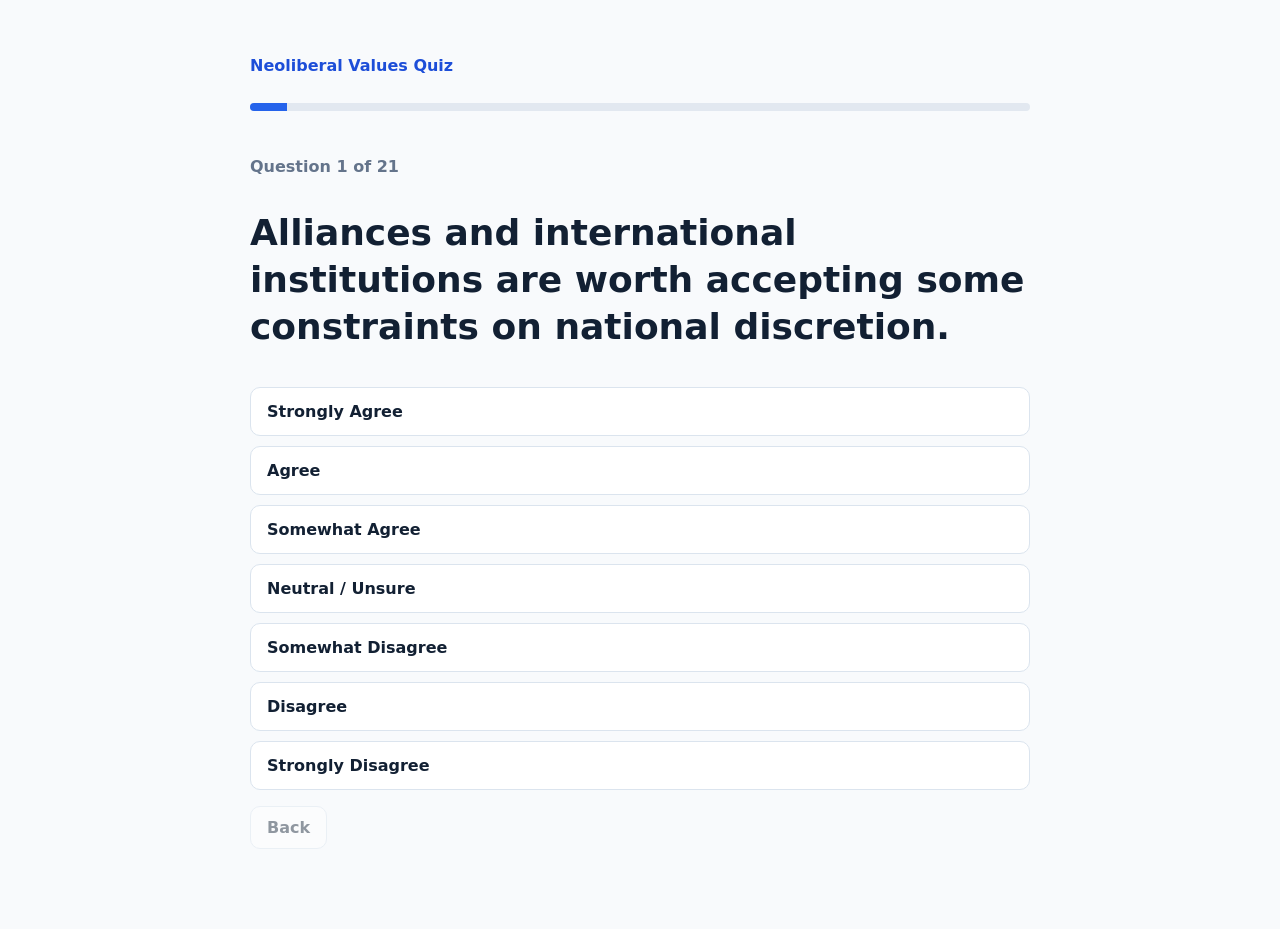
==== quiz.html @ acbe75fb "Move quiz files to repository root" ====
<!doctype html>
<html lang="en">
<head>
  <meta charset="utf-8">
  <meta name="viewport" content="width=device-width, initial-scale=1">
  <title>Quiz | Neoliberal Values Quiz</title>
  <link rel="stylesheet" href="style.css">
  <script src="config.js" defer></script>
  <script src="questions.js" defer></script>
  <script src="app.js" defer></script>
</head>
<body>
  <main class="page quiz-page">
    <a class="text-link" href="index.html">Neoliberal Values Quiz</a>
    <div class="progress-track"><div id="progress" class="progress-bar"></div></div>
    <h1 id="question-number">Loading…</h1>
    <p id="question-text" class="question-text"></p>
    <div id="answer-buttons" class="answer-buttons"></div>
    <button id="back-button" class="secondary-button" type="button">Back</button>
  </main>
</body>
</html>
---- style.css ----
:root {
  --ink: #122033;
  --muted: #64748b;
  --paper: #f8fafc;
  --card: #ffffff;
  --line: #dbe4ee;
  --accent: #2563eb;
  --accent-dark: #1d4ed8;
  --pole-a: #2563eb;
  --pole-b: #f59e0b;
  --shadow: 0 10px 30px rgba(15, 23, 42, 0.08);
}

* { box-sizing: border-box; }

body {
  margin: 0;
  background: var(--paper);
  color: var(--ink);
  font-family: Inter, ui-sans-serif, system-ui, -apple-system, BlinkMacSystemFont, "Segoe UI", sans-serif;
}

.page {
  width: min(980px, calc(100% - 32px));
  margin: 0 auto;
  padding: 56px 0 80px;
}

.hero {
  padding: 32px 0 48px;
  border-bottom: 1px solid var(--line);
  margin-bottom: 40px;
}

.eyebrow {
  color: var(--accent-dark);
  font-size: 0.85rem;
  font-weight: 800;
  letter-spacing: 0.08em;
  text-transform: uppercase;
}

h1 {
  margin: 10px 0 16px;
  font-size: clamp(2.25rem, 7vw, 4.75rem);
  line-height: 0.95;
  letter-spacing: -0.045em;
}

h2 {
  margin: 0 0 12px;
  font-size: 1.35rem;
}

p { line-height: 1.6; }

.lede {
  max-width: 760px;
  color: #334155;
  font-size: 1.14rem;
}

.lede.compact { margin-bottom: 34px; }

.primary-button,
.secondary-button,
.answer-button {
  border-radius: 10px;
  border: 1px solid transparent;
  font: inherit;
  font-weight: 700;
  cursor: pointer;
}

.primary-button {
  display: inline-block;
  margin-top: 16px;
  padding: 13px 20px;
  background: var(--accent);
  color: white;
  text-decoration: none;
}

.primary-button:hover { background: var(--accent-dark); }

.secondary-button {
  padding: 11px 16px;
  background: white;
  border-color: var(--line);
  color: var(--ink);
}

.secondary-button:disabled {
  opacity: 0.45;
  cursor: default;
}

.text-link {
  color: var(--accent-dark);
  font-weight: 700;
  text-decoration: none;
}

.axis-grid {
  display: grid;
  grid-template-columns: repeat(auto-fit, minmax(270px, 1fr));
  gap: 16px;
}

.axis-card,
.result-axis {
  background: var(--card);
  border: 1px solid var(--line);
  border-radius: 16px;
  box-shadow: var(--shadow);
}

.axis-card { padding: 20px; }
.axis-card-name { color: var(--muted); font-size: 0.85rem; font-weight: 800; text-transform: uppercase; letter-spacing: 0.05em; }
.axis-card-poles { display: grid; grid-template-columns: 1fr auto 1fr; gap: 8px; align-items: center; margin-top: 8px; }
.axis-card-poles strong:last-child { text-align: right; }
.axis-card p { color: #475569; margin-bottom: 0; }

.quiz-page { max-width: 780px; }
.progress-track { height: 8px; background: #e2e8f0; border-radius: 999px; margin: 28px 0 48px; overflow: hidden; }
.progress-bar { height: 100%; width: 0; background: var(--accent); transition: width 180ms ease; }
.quiz-page h1 { font-size: 1rem; letter-spacing: 0; color: var(--muted); }
.question-text { min-height: 130px; font-size: clamp(1.5rem, 4vw, 2.25rem); line-height: 1.3; font-weight: 700; }
.answer-buttons { display: grid; gap: 10px; margin: 28px 0 16px; }
.answer-button { width: 100%; padding: 14px 16px; background: white; border-color: var(--line); color: var(--ink); text-align: left; }
.answer-button:hover { border-color: var(--accent); background: #eff6ff; }

.results-page h1 { font-size: clamp(2.25rem, 7vw, 4.25rem); }
.result-axis { padding: 22px; margin: 16px 0; }
.axis-heading p { color: #475569; margin: 0 0 18px; }
.axis-labels { display: flex; justify-content: space-between; gap: 16px; font-size: 0.95rem; }
.axis-labels strong:last-child { text-align: right; }
.axis-bar { display: flex; height: 28px; margin-top: 10px; border-radius: 999px; overflow: hidden; background: #e2e8f0; }
.axis-bar-a { background: var(--pole-a); }
.axis-bar-b { background: var(--pole-b); }
.result-actions { display: flex; flex-wrap: wrap; gap: 12px; margin-top: 28px; }
.result-actions .primary-button { margin-top: 0; }

@media (max-width: 600px) {
  .page { width: min(100% - 22px, 980px); padding-top: 30px; }
  .question-text { min-height: 170px; }
  .axis-labels { font-size: 0.82rem; }
}
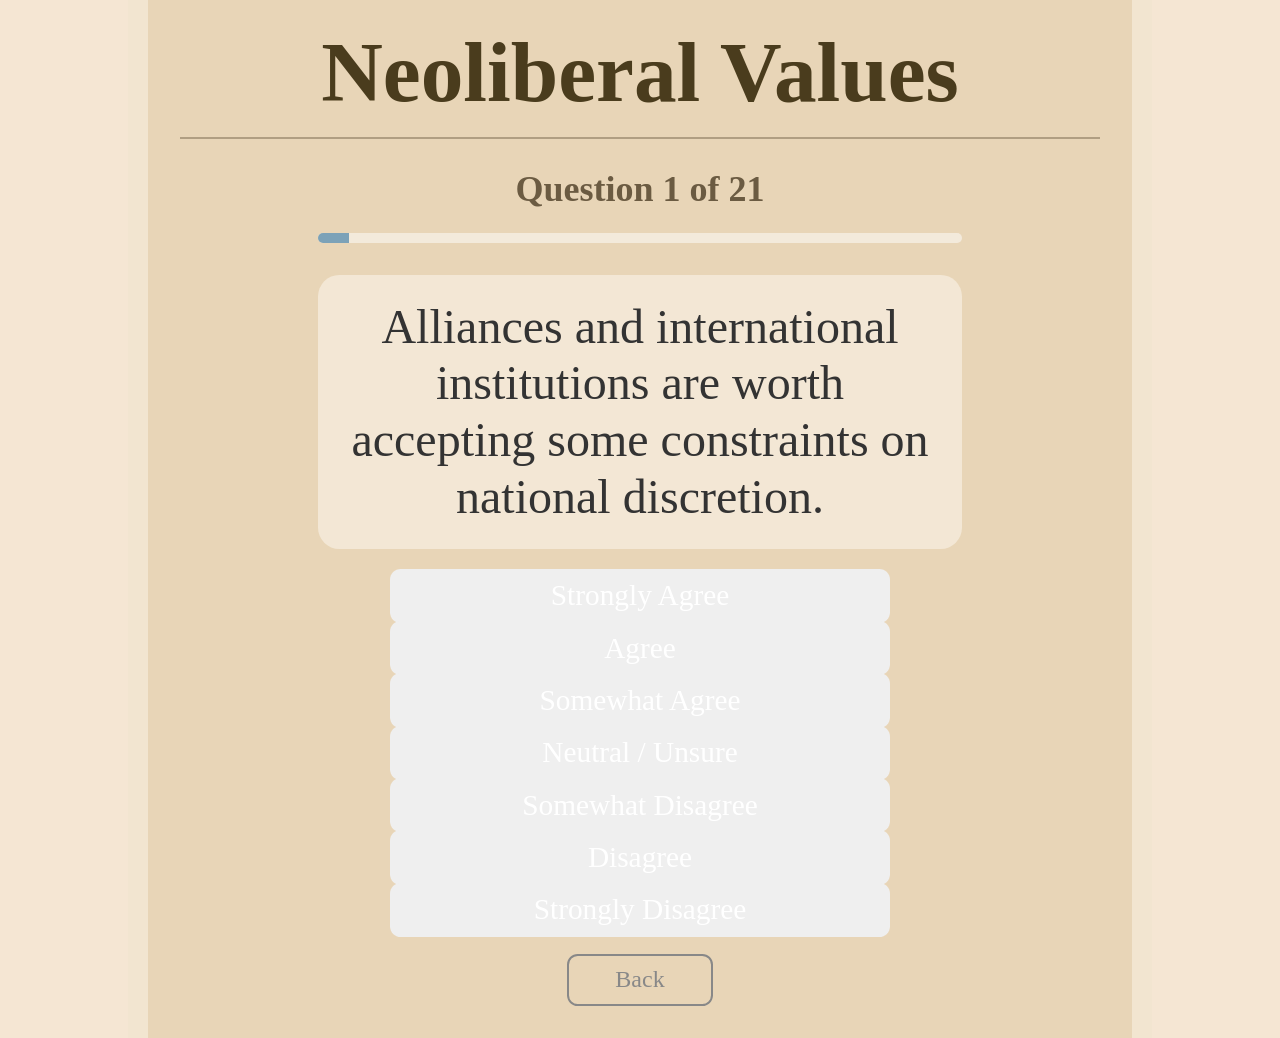
==== commit 7a6fe0e3: "Restyle quiz question page" ====
--- a/quiz.html
+++ b/quiz.html
@@ -3,7 +3,7 @@
 <head>
   <meta charset="utf-8">
   <meta name="viewport" content="width=device-width, initial-scale=1">
-  <title>Quiz | Neoliberal Values Quiz</title>
+  <title>Quiz | Neoliberal Values</title>
   <link rel="stylesheet" href="style.css">
   <script src="config.js" defer></script>
   <script src="questions.js" defer></script>
@@ -11,10 +11,11 @@
 </head>
 <body>
   <main class="page quiz-page">
-    <a class="text-link" href="index.html">Neoliberal Values Quiz</a>
+    <h1>Neoliberal Values</h1>
+    <hr>
+    <h2 id="question-number">Loading…</h2>
     <div class="progress-track"><div id="progress" class="progress-bar"></div></div>
-    <h1 id="question-number">Loading…</h1>
-    <p id="question-text" class="question-text"></p>
+    <p id="question-text" class="question"></p>
     <div id="answer-buttons" class="answer-buttons"></div>
     <button id="back-button" class="secondary-button" type="button">Back</button>
   </main>
--- a/style.css
+++ b/style.css
@@ -1,148 +1,434 @@
-:root {
-  --ink: #122033;
-  --muted: #64748b;
-  --paper: #f8fafc;
-  --card: #ffffff;
-  --line: #dbe4ee;
-  --accent: #2563eb;
-  --accent-dark: #1d4ed8;
-  --pole-a: #2563eb;
-  --pole-b: #f59e0b;
-  --shadow: 0 10px 30px rgba(15, 23, 42, 0.08);
+/* Visual language adapted from LAWvalues */
+@font-face {
+  font-family: 'Equity';
+  src: url('https://raw.githubusercontent.com/atomandaether/LAWvalues.github.io/main/fonts/equity_text_a_regular-webfont.ttf') format('truetype');
+  font-weight: normal;
+  font-style: normal;
+}
+@font-face {
+  font-family: 'Equity';
+  src: url('https://raw.githubusercontent.com/atomandaether/LAWvalues.github.io/main/fonts/equity_text_a_bold-webfont.ttf') format('truetype');
+  font-weight: bold;
+  font-style: normal;
+}
+@font-face {
+  font-family: 'Equity Caps';
+  src: url('https://raw.githubusercontent.com/atomandaether/LAWvalues.github.io/main/fonts/equity_caps_a_regular-webfont.ttf') format('truetype');
+  font-weight: normal;
+  font-style: normal;
+}
+@font-face {
+  font-family: 'Equity Caps';
+  src: url('https://raw.githubusercontent.com/atomandaether/LAWvalues.github.io/main/fonts/equity_caps_a_bold-webfont.ttf') format('truetype');
+  font-weight: bold;
+  font-style: normal;
 }
 
 * { box-sizing: border-box; }
 
+html {
+  background: #F5E6D3 url('https://raw.githubusercontent.com/atomandaether/LAWvalues.github.io/main/value_images/paper-texture.png') repeat;
+  scroll-behavior: smooth;
+}
+
 body {
+  width: 80%;
+  min-height: 100vh;
+  margin: 0 auto;
+  padding: 2em;
+  background-color: #E8D5B7;
+  border-left: 20px solid #F2E5D0;
+  border-right: 20px solid #F2E5D0;
+  color: #5D4E37;
+  font-family: 'Equity', Georgia, serif;
+}
+
+.page {
+  width: 100%;
+  margin: 0 auto;
+}
+
+h1 {
+  color: #4A3C1D;
+  font-family: 'Equity Caps', Georgia, serif;
+  font-size: clamp(46pt, 8vw, 72pt);
+  text-align: center;
+  line-height: .95;
   margin: 0;
-  background: var(--paper);
-  color: var(--ink);
-  font-family: Inter, ui-sans-serif, system-ui, -apple-system, BlinkMacSystemFont, "Segoe UI", sans-serif;
-}
-
-.page {
-  width: min(980px, calc(100% - 32px));
-  margin: 0 auto;
-  padding: 56px 0 80px;
-}
-
-.hero {
-  padding: 32px 0 48px;
-  border-bottom: 1px solid var(--line);
-  margin-bottom: 40px;
+}
+
+h2 {
+  color: #6B5B42;
+  font-family: 'Equity', Georgia, serif;
+  font-size: 30pt;
+  line-height: 1.05;
+  margin: 18pt 0 10pt;
+}
+
+p {
+  color: #5D4E37;
+  font-family: 'Equity', Georgia, serif;
+  font-size: 18.5pt;
+  line-height: 1.18;
+}
+
+a {
+  color: #5A7A91;
+  text-decoration: none;
+}
+a:hover { color: #476679; text-decoration: underline; }
+
+hr {
+  border: 0;
+  border-top: 2px solid rgba(107, 91, 66, .45);
+  margin: 18pt 0 24pt;
+}
+
+.hero-copy {
+  text-align: center;
+  max-width: 900px;
+  margin: 0 auto 24pt;
 }
 
 .eyebrow {
-  color: var(--accent-dark);
-  font-size: 0.85rem;
-  font-weight: 800;
-  letter-spacing: 0.08em;
+  color: #6B5B42;
+  text-align: center;
+  font-size: 14pt;
+  letter-spacing: .08em;
   text-transform: uppercase;
-}
-
-h1 {
-  margin: 10px 0 16px;
-  font-size: clamp(2.25rem, 7vw, 4.75rem);
-  line-height: 0.95;
-  letter-spacing: -0.045em;
-}
-
-h2 {
-  margin: 0 0 12px;
-  font-size: 1.35rem;
-}
-
-p { line-height: 1.6; }
+  margin-bottom: 8pt;
+}
 
 .lede {
-  max-width: 760px;
-  color: #334155;
-  font-size: 1.14rem;
-}
-
-.lede.compact { margin-bottom: 34px; }
-
+  max-width: 900px;
+  margin: 12pt auto 24pt;
+  text-align: center;
+}
+.lede.compact { margin-bottom: 24pt; }
+
+.center {
+  width: 72%;
+  min-width: 520px;
+  margin: 0 auto 18pt;
+  padding: 12pt;
+  background-color: rgba(254, 252, 249, .45);
+  backdrop-filter: blur(15px);
+  border-radius: 8pt;
+  text-align: center;
+}
+
+.axis-grid {
+  display: grid;
+  grid-template-columns: 1fr;
+  gap: 12pt;
+}
+
+.axis-card {
+  background-color: rgba(254, 252, 249, .45);
+  border-radius: 14pt;
+  padding: 12pt 16pt;
+  text-align: center;
+}
+
+.axis-card-name {
+  color: #6B5B42;
+  font-size: 16pt;
+  letter-spacing: .05em;
+  text-transform: uppercase;
+  margin-bottom: 8pt;
+}
+
+.axis-card-poles {
+  display: grid;
+  grid-template-columns: 1fr auto 1fr;
+  gap: 10pt;
+  align-items: center;
+  font-size: 21pt;
+}
+
+.axis-card-poles strong {
+  display: inline-block;
+  padding: 5pt 8pt;
+  border-radius: 4pt;
+  color: #2F1F0F;
+}
+.axis-card-poles strong:last-child { text-align: center; }
+.axis-card p {
+  margin: 10pt auto 2pt;
+  max-width: 850px;
+  font-size: 16.5pt;
+}
+
+.button,
 .primary-button,
 .secondary-button,
 .answer-button {
-  border-radius: 10px;
-  border: 1px solid transparent;
-  font: inherit;
-  font-weight: 700;
+  font-family: 'Equity', Georgia, serif;
+  border: none;
+  border-radius: 8pt;
+  text-align: center;
+  text-decoration: none;
   cursor: pointer;
 }
 
-.primary-button {
-  display: inline-block;
-  margin-top: 16px;
-  padding: 13px 20px;
-  background: var(--accent);
+.primary-button,
+.button {
+  background-color: #7CA2B8;
   color: white;
+  padding: 10pt;
+  width: 50%;
+  min-width: 360px;
+  display: block;
+  font-size: 26pt;
+  margin: 12pt auto;
+}
+.primary-button:hover,
+.button:hover {
+  background-color: #6A8FA5;
   text-decoration: none;
 }
 
-.primary-button:hover { background: var(--accent-dark); }
+.text-link {
+  display: block;
+  text-align: center;
+  font-size: 18pt;
+  margin-bottom: 8pt;
+}
+
+.quiz-page h1 {
+  font-size: clamp(42pt, 7vw, 64pt);
+}
+
+.progress-track {
+  width: 70%;
+  min-width: 500px;
+  height: 10px;
+  margin: 18pt auto 24pt;
+  background: rgba(254, 252, 249, .55);
+  border-radius: 999px;
+  overflow: hidden;
+}
+.progress-bar {
+  height: 100%;
+  width: 0;
+  background: #7CA2B8;
+  transition: width 180ms ease;
+}
+
+#question-number {
+  text-align: center;
+  font-size: 27pt;
+}
+
+p.question {
+  margin: 16pt auto;
+  color: #333;
+  font-family: 'Equity', Georgia, serif;
+  width: 70%;
+  min-width: 500px;
+  min-height: 180px;
+  background-color: rgba(254, 252, 249, .45);
+  padding: 18pt;
+  border-radius: 16pt;
+  font-size: clamp(26pt, 4vw, 36pt);
+  display: flex;
+  justify-content: center;
+  align-items: center;
+  text-align: center;
+}
+
+.answer-buttons {
+  margin-top: 8pt;
+}
+
+.answer-button {
+  color: white;
+  padding: 8pt;
+  width: 50%;
+  min-width: 500px;
+  display: block;
+  font-size: 22pt;
+  margin: -2px auto;
+}
+.stronglyAgree { background: #1b5e20; }
+.stronglyAgree:hover { background: #154a19; }
+.agree { background: #388e3c; }
+.agree:hover { background: #2f7a33; }
+.somewhatAgree { background: #66a96a; }
+.somewhatAgree:hover { background: #558f59; }
+.neutral { background: #949494; }
+.neutral:hover { background: #656565; }
+.somewhatDisagree { background: #df766f; }
+.somewhatDisagree:hover { background: #c95e57; }
+.disagree { background: #f44336; }
+.disagree:hover { background: #d6271a; }
+.stronglyDisagree { background: #b71c1c; }
+.stronglyDisagree:hover { background: #a00e0e; }
 
 .secondary-button {
-  padding: 11px 16px;
-  background: white;
-  border-color: var(--line);
-  color: var(--ink);
-}
-
+  background-color: #6B5B42;
+  color: white;
+  padding: 8pt;
+  width: 10%;
+  min-width: 110pt;
+  display: block;
+  font-size: 18pt;
+  margin: 14pt auto 0;
+}
+.secondary-button:hover { background: #5D4E37; }
 .secondary-button:disabled {
-  opacity: 0.45;
-  cursor: default;
-}
-
-.text-link {
-  color: var(--accent-dark);
-  font-weight: 700;
-  text-decoration: none;
-}
-
-.axis-grid {
+  background-color: #E8D5B7;
+  color: #888;
+  border: 2px solid #888;
+  cursor: not-allowed;
+}
+
+.results-page > h1:nth-of-type(2) {
+  font-size: 44pt;
+  margin-top: 18pt;
+}
+
+.result-axis {
+  margin: 24pt 0 30pt;
+}
+
+.axis-heading {
+  text-align: center;
+}
+.axis-heading h2 {
+  margin-bottom: 4pt;
+}
+.axis-heading p {
+  font-size: 15.5pt;
+  max-width: 900px;
+  margin: 0 auto 10pt;
+}
+
+.result-row {
+  width: 100%;
   display: grid;
-  grid-template-columns: repeat(auto-fit, minmax(270px, 1fr));
-  gap: 16px;
-}
-
-.axis-card,
-.result-axis {
-  background: var(--card);
-  border: 1px solid var(--line);
-  border-radius: 16px;
-  box-shadow: var(--shadow);
-}
-
-.axis-card { padding: 20px; }
-.axis-card-name { color: var(--muted); font-size: 0.85rem; font-weight: 800; text-transform: uppercase; letter-spacing: 0.05em; }
-.axis-card-poles { display: grid; grid-template-columns: 1fr auto 1fr; gap: 8px; align-items: center; margin-top: 8px; }
-.axis-card-poles strong:last-child { text-align: right; }
-.axis-card p { color: #475569; margin-bottom: 0; }
-
-.quiz-page { max-width: 780px; }
-.progress-track { height: 8px; background: #e2e8f0; border-radius: 999px; margin: 28px 0 48px; overflow: hidden; }
-.progress-bar { height: 100%; width: 0; background: var(--accent); transition: width 180ms ease; }
-.quiz-page h1 { font-size: 1rem; letter-spacing: 0; color: var(--muted); }
-.question-text { min-height: 130px; font-size: clamp(1.5rem, 4vw, 2.25rem); line-height: 1.3; font-weight: 700; }
-.answer-buttons { display: grid; gap: 10px; margin: 28px 0 16px; }
-.answer-button { width: 100%; padding: 14px 16px; background: white; border-color: var(--line); color: var(--ink); text-align: left; }
-.answer-button:hover { border-color: var(--accent); background: #eff6ff; }
-
-.results-page h1 { font-size: clamp(2.25rem, 7vw, 4.25rem); }
-.result-axis { padding: 22px; margin: 16px 0; }
-.axis-heading p { color: #475569; margin: 0 0 18px; }
-.axis-labels { display: flex; justify-content: space-between; gap: 16px; font-size: 0.95rem; }
-.axis-labels strong:last-child { text-align: right; }
-.axis-bar { display: flex; height: 28px; margin-top: 10px; border-radius: 999px; overflow: hidden; background: #e2e8f0; }
-.axis-bar-a { background: var(--pole-a); }
-.axis-bar-b { background: var(--pole-b); }
-.result-actions { display: flex; flex-wrap: wrap; gap: 12px; margin-top: 28px; }
-.result-actions .primary-button { margin-top: 0; }
+  grid-template-columns: minmax(120px, 18%) 1fr minmax(120px, 18%);
+  align-items: center;
+  gap: 10pt;
+}
+
+.pole-badge {
+  padding: 8pt 6pt;
+  border-radius: 5pt;
+  text-align: center;
+  font-size: 19pt;
+  font-weight: bold;
+  line-height: 1.05;
+  color: #2F1F0F;
+}
+
+.axis {
+  display: flex;
+  width: 100%;
+  align-items: stretch;
+  min-height: 58pt;
+}
+
+.bar {
+  min-width: 0;
+  min-height: 58pt;
+  display: flex;
+  align-items: center;
+  border-top: 4px solid #222;
+  border-bottom: 4px solid #222;
+  overflow: hidden;
+}
+.bar.left {
+  justify-content: flex-start;
+  border-left: 4px solid #222;
+  border-right: 1px solid #222;
+}
+.bar.right {
+  justify-content: flex-end;
+  border-right: 4px solid #222;
+  border-left: 1px solid #222;
+}
+.text-wrapper {
+  font-size: clamp(18pt, 3vw, 30pt);
+  line-height: 1;
+  color: #222;
+  padding: 0 8pt;
+  white-space: nowrap;
+}
+
+.result-actions {
+  margin-top: 24pt;
+  text-align: center;
+}
+.result-actions .primary-button,
+.result-actions .secondary-button {
+  display: block;
+  margin: 10pt auto;
+}
+.result-actions .secondary-button {
+  width: 38%;
+  min-width: 280px;
+}
+
+.version {
+  text-align: center;
+  color: #6B5B42;
+  font-size: 14pt;
+  margin-top: 24pt;
+}
+
+@media (max-width: 900px) {
+  body {
+    width: 92%;
+    padding: 1.2em;
+    border-width: 10px;
+  }
+  .center,
+  .progress-track,
+  p.question,
+  .answer-button {
+    width: 92%;
+    min-width: 0;
+  }
+  .primary-button,
+  .button {
+    width: 72%;
+    min-width: 0;
+  }
+  .result-row {
+    grid-template-columns: 1fr;
+  }
+  .pole-badge {
+    font-size: 17pt;
+  }
+}
 
 @media (max-width: 600px) {
-  .page { width: min(100% - 22px, 980px); padding-top: 30px; }
-  .question-text { min-height: 170px; }
-  .axis-labels { font-size: 0.82rem; }
-}
+  body {
+    width: 100%;
+    padding: 1em .7em;
+    border: 0;
+  }
+  h1 { font-size: 42pt; }
+  h2 { font-size: 24pt; }
+  p { font-size: 16pt; }
+  .axis-card-poles {
+    grid-template-columns: 1fr;
+  }
+  .axis-card-poles span { transform: rotate(90deg); }
+  p.question {
+    min-height: 150px;
+    font-size: 24pt;
+  }
+  .answer-button {
+    width: 100%;
+    font-size: 19pt;
+  }
+  .progress-track { width: 100%; }
+  .primary-button,
+  .button { width: 100%; }
+  .result-actions .secondary-button {
+    width: 100%;
+    min-width: 0;
+  }
+}
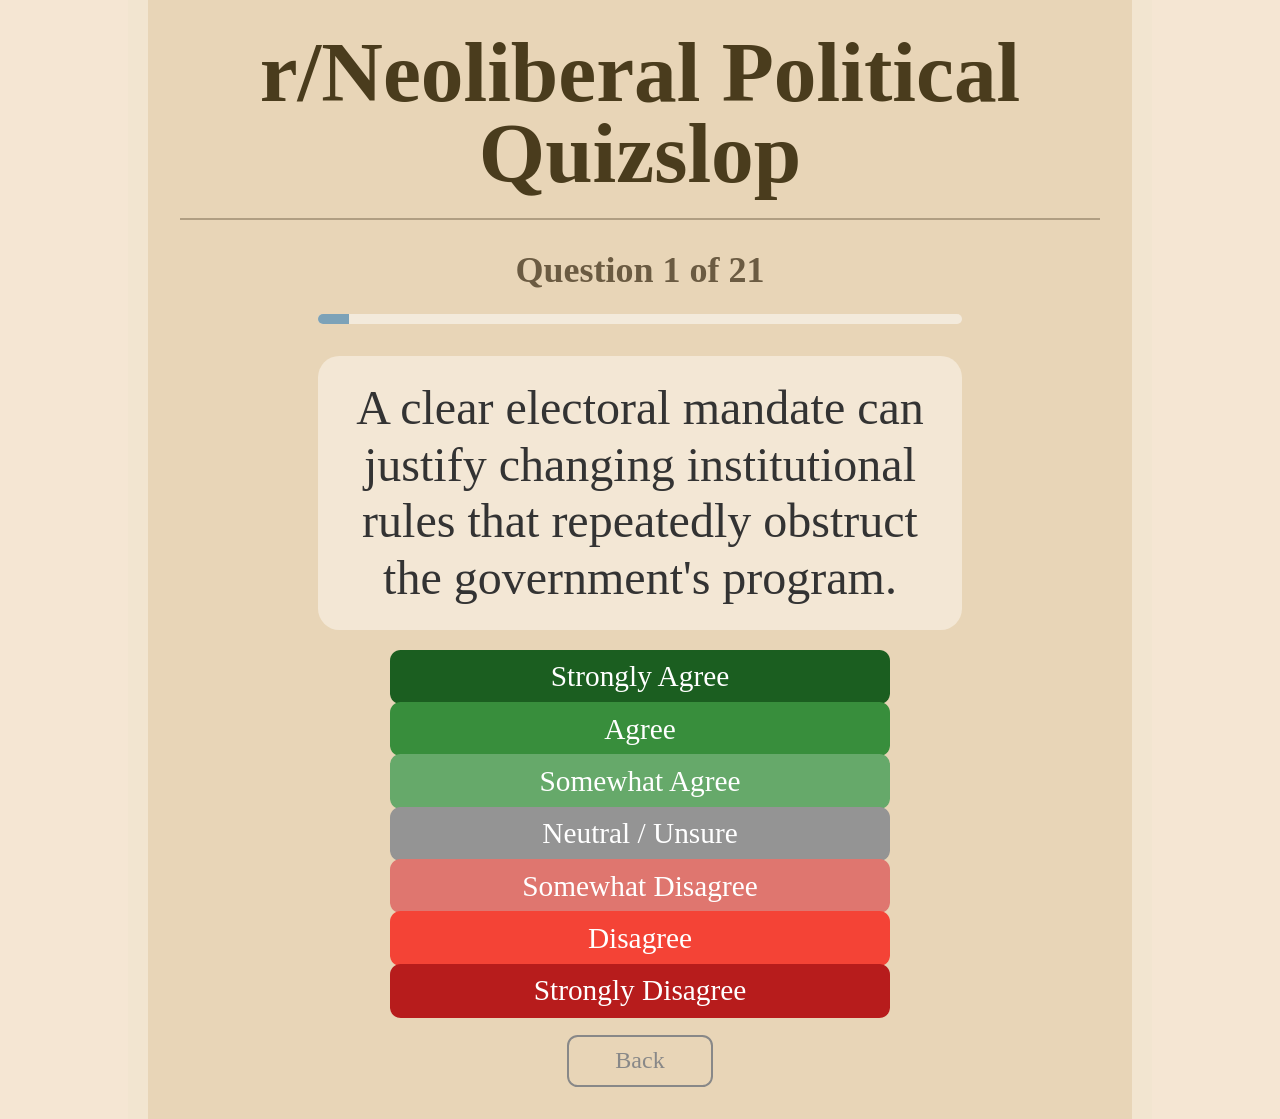
==== commit 72a6cf98: "Update quiz branding" ====
--- a/quiz.html
+++ b/quiz.html
@@ -3,7 +3,7 @@
 <head>
   <meta charset="utf-8">
   <meta name="viewport" content="width=device-width, initial-scale=1">
-  <title>Quiz | Neoliberal Values</title>
+  <title>Quiz | r/Neoliberal Political Quizslop</title>
   <link rel="stylesheet" href="style.css">
   <script src="config.js" defer></script>
   <script src="questions.js" defer></script>
@@ -11,7 +11,7 @@
 </head>
 <body>
   <main class="page quiz-page">
-    <h1>Neoliberal Values</h1>
+    <h1>r/Neoliberal Political Quizslop</h1>
     <hr>
     <h2 id="question-number">Loading…</h2>
     <div class="progress-track"><div id="progress" class="progress-bar"></div></div>
--- a/style.css
+++ b/style.css
@@ -432,3 +432,152 @@
     min-width: 0;
   }
 }
+
+
+.site-logo {
+  width: 150px;
+  height: 150px;
+  object-fit: contain;
+  display: block;
+  margin: 0 auto 8pt;
+}
+
+.creator-footer {
+  text-align: center;
+  margin-top: 34pt;
+  margin-bottom: 16pt;
+}
+
+.creator-footer p {
+  font-size: 15pt;
+}
+
+.creator-avatar {
+  width: 80px;
+  height: 80px;
+  border-radius: 50%;
+  transition: transform .3s;
+}
+
+.creator-avatar:hover {
+  transform: scale(1.1);
+}
+
+.community-section {
+  margin-top: 34pt;
+}
+
+.distribution-panel {
+  background-color: rgba(254, 252, 249, .45);
+  border-radius: 18pt;
+  padding: 18pt 20pt;
+}
+
+.distribution-panel h2 {
+  text-align: center;
+  margin-top: 0;
+}
+
+.distribution-panel h3 {
+  color: #6B5B42;
+  font-family: 'Equity', Georgia, serif;
+  font-size: 22pt;
+  margin: 22pt 0 10pt;
+}
+
+.calibration-placeholder p {
+  text-align: center;
+  max-width: 860px;
+  margin: 0 auto;
+}
+
+.closest-group {
+  background: rgba(255,255,255,.42);
+  border-radius: 12pt;
+  padding: 14pt;
+  text-align: center;
+  margin: 12pt 0 18pt;
+}
+
+.group-kicker {
+  color: #6B5B42;
+  font-size: 13pt;
+  text-transform: uppercase;
+  letter-spacing: .06em;
+}
+
+.group-name {
+  color: #4A3C1D;
+  font-family: 'Equity Caps', Georgia, serif;
+  font-size: 30pt;
+  margin-top: 3pt;
+}
+
+.axis-stat-list,
+.group-share-list {
+  display: grid;
+  gap: 12pt;
+}
+
+.axis-stat-row,
+.group-share-row {
+  background: rgba(255,255,255,.32);
+  border-radius: 10pt;
+  padding: 10pt 12pt;
+}
+
+.axis-stat-row span,
+.group-share-label span {
+  color: #6B5B42;
+  font-size: 14pt;
+}
+
+.mini-range {
+  position: relative;
+  height: 16px;
+  margin-top: 8pt;
+  background: rgba(107,91,66,.16);
+  border-radius: 999px;
+  overflow: visible;
+}
+
+.mini-iqr {
+  position: absolute;
+  top: 3px;
+  height: 10px;
+  background: rgba(124,162,184,.65);
+  border-radius: 999px;
+}
+
+.mini-median,
+.mini-you {
+  position: absolute;
+  top: -3px;
+  width: 3px;
+  height: 22px;
+  transform: translateX(-1px);
+}
+
+.mini-median { background: #6B5B42; }
+.mini-you { background: #F8463A; }
+
+.group-share-label {
+  display: flex;
+  justify-content: space-between;
+  gap: 12pt;
+  align-items: baseline;
+}
+
+.group-share-track {
+  height: 18px;
+  margin-top: 6pt;
+  background: rgba(107,91,66,.16);
+  border-radius: 999px;
+  overflow: hidden;
+}
+
+.group-share-fill {
+  height: 100%;
+  background: #7CA2B8;
+  border-radius: 999px;
+}
